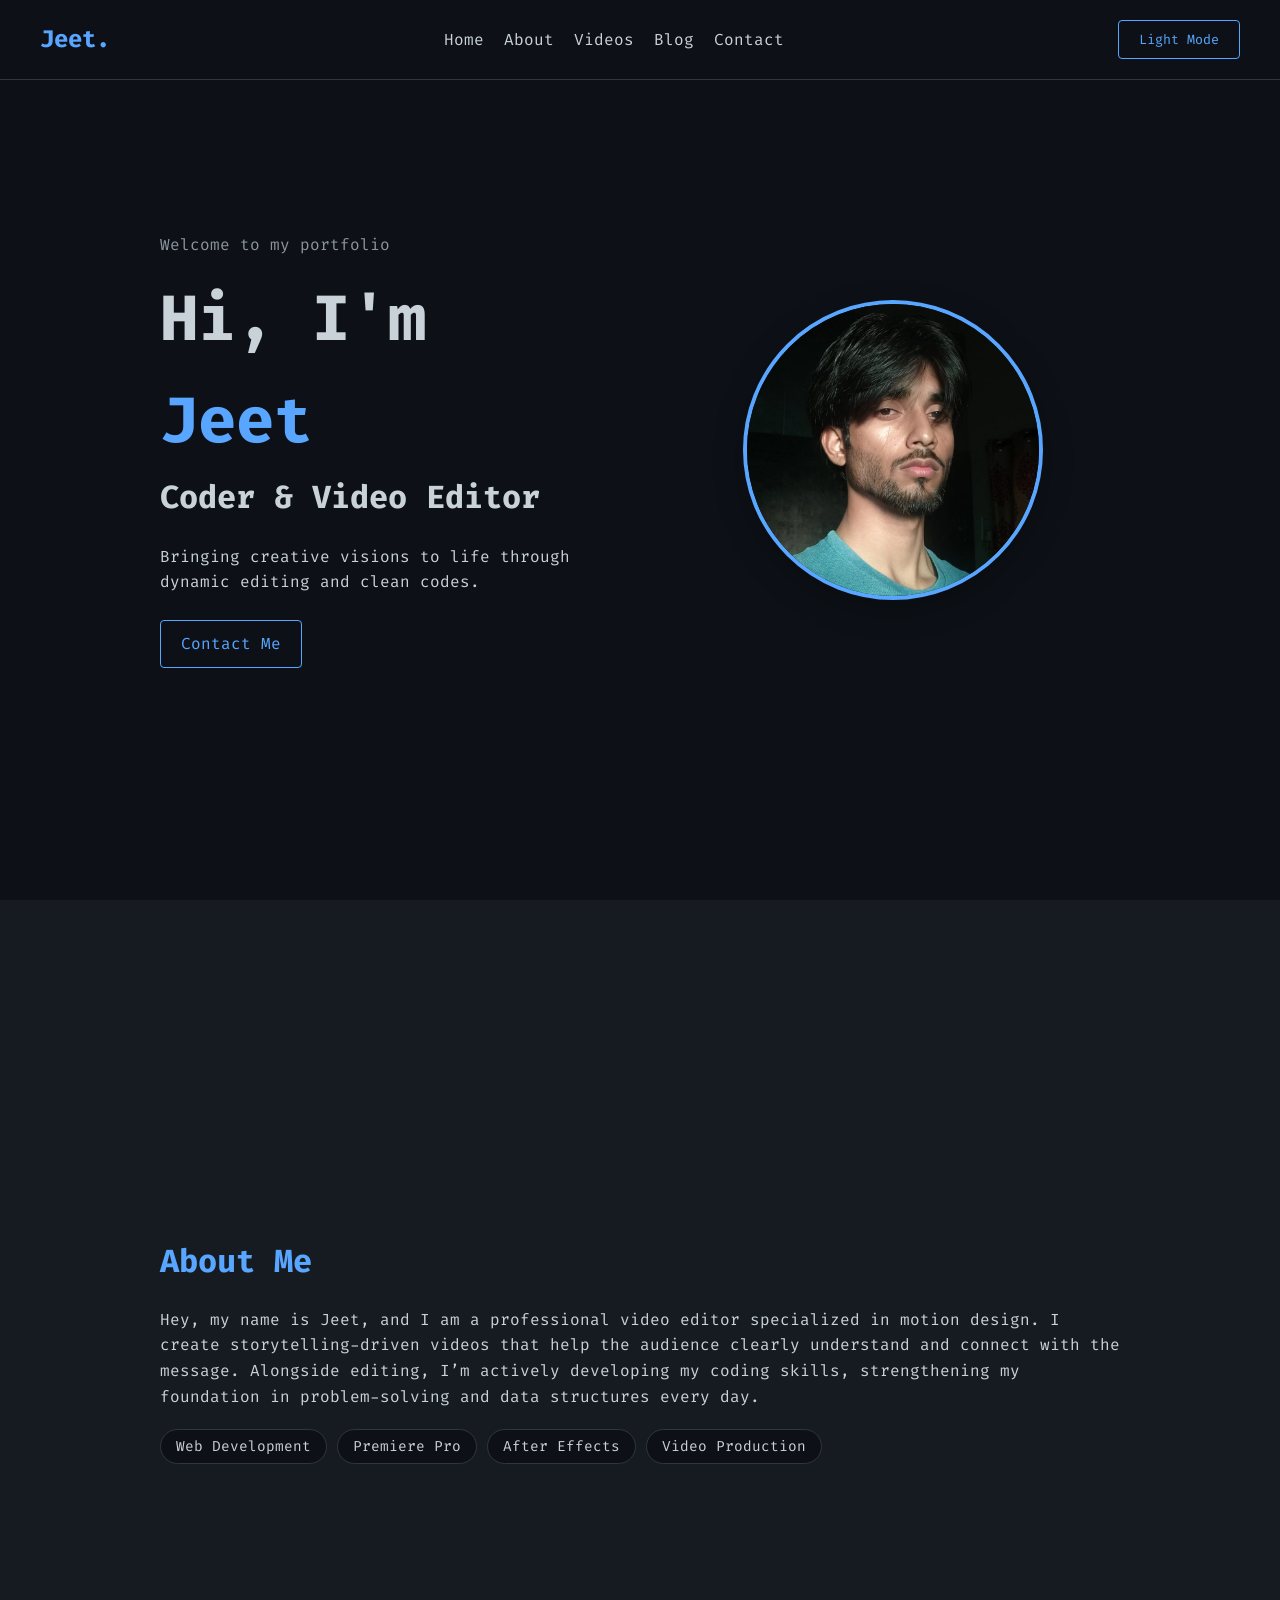
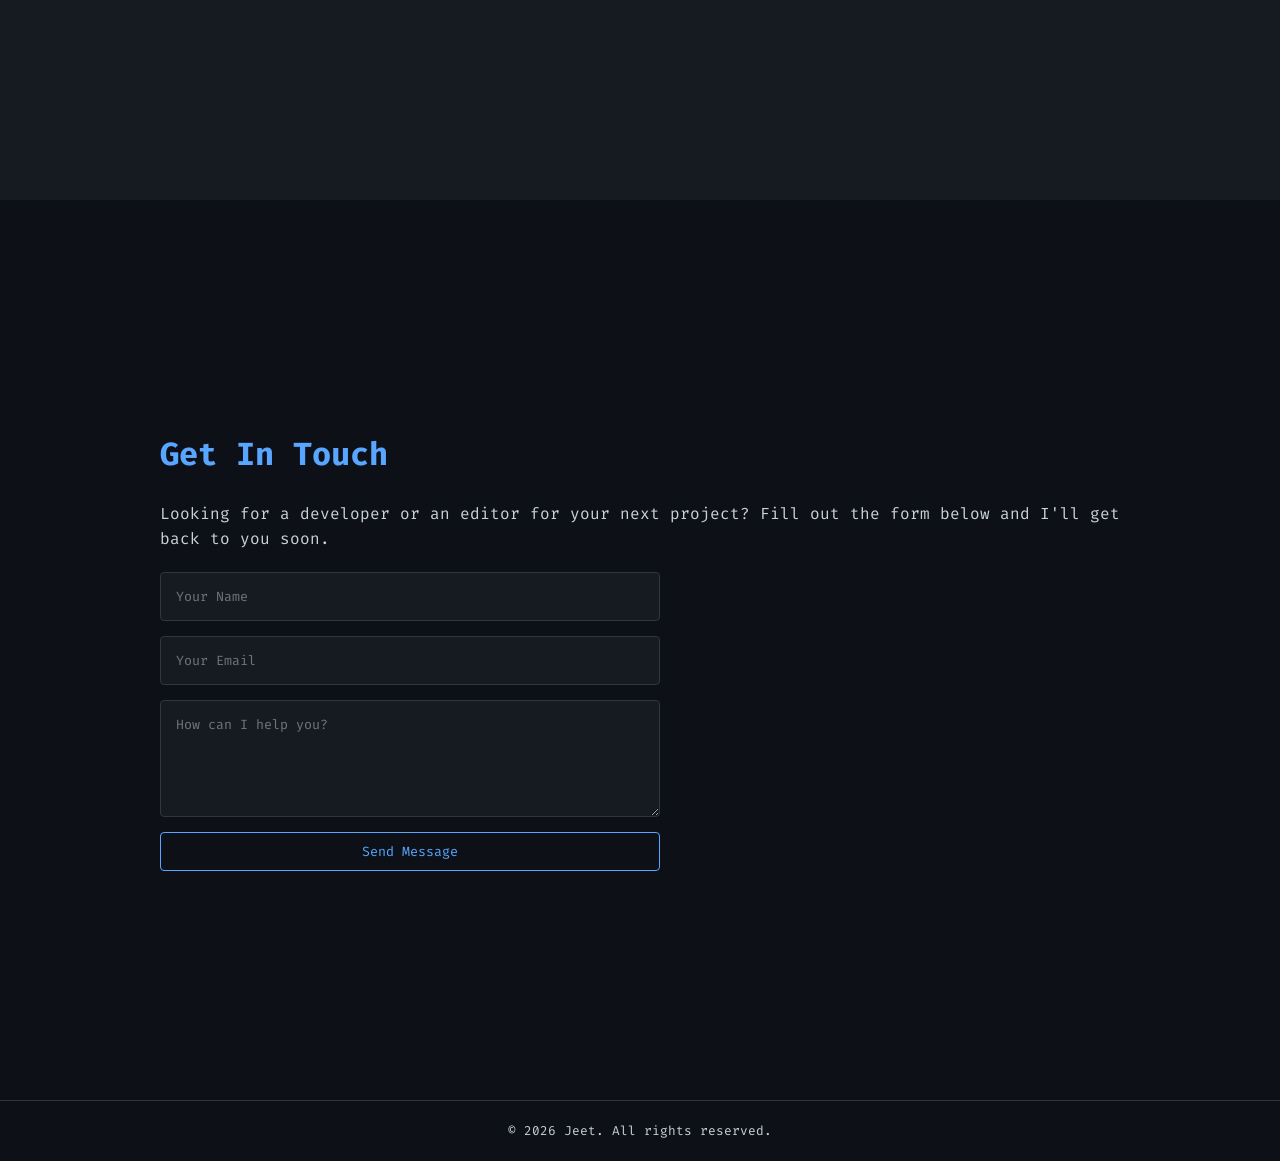
==== index.html @ 715df99d "Add files via upload" ====
<!DOCTYPE html>
<html lang="en">
<head>
    <meta charset="UTF-8">
    <meta name="viewport" content="width=device-width, initial-scale=1.0">
    <title>Jeet | Coder & Video Editor</title>
    <link href="https://fonts.googleapis.com/css2?family=Fira+Code:wght@400;700&display=swap" rel="stylesheet">
    <link rel="stylesheet" href="styles.css">
</head>
<body>

    <nav>
        <div class="logo">Jeet.</div>
       <ul class="nav-links">
            <li><a href="index.html#home">Home</a></li>
            <li><a href="index.html#about">About</a></li>
            <li><a href="videos.html">Videos</a></li>
            <li><a href="blog.html">Blog</a></li>
            <li><a href="index.html#contact">Contact</a></li>
        </ul>
        <button id="theme-toggle" class="btn">Light Mode</button>
    </nav>

    <section id="home" class="hero">
        <div class="container hero-content">
            <div class="hero-text">
                <p class="syntax-comment">Welcome to my portfolio</p>
                <h1>Hi, I'm <span class="accent">Jeet</span></h1>
                <h2>Coder & Video Editor</h2>
                <p>Bringing creative visions to life through dynamic editing and clean codes.</p>
                <br>
                <a href="#contact" class="btn outline-btn">Contact Me</a>
            </div>
            <div class="hero-image">
                <img src="Profile.jpeg" alt="Jeet" class="profile-img">
            </div>
        </div>
    </section>

    <section id="about">
        <div class="container">
            <h2>About Me</h2>
            <div class="about-content">
                <p>Hey, my name is Jeet, and I am a professional video editor specialized in motion design. I create storytelling-driven videos that help the audience clearly understand and connect with the message. Alongside editing, I’m actively developing my coding skills, strengthening my foundation in problem-solving and data structures every day.</p>
                <div class="skills">
                    <span class="skill-tag">Web Development</span>
                    <span class="skill-tag">Premiere Pro</span>
                    <span class="skill-tag">After Effects</span>
                    <span class="skill-tag">Video Production</span>
                </div>
            </div>
        </div>
    </section>

    <section id="contact">
        <div class="container">
            <h2>Get In Touch</h2>
            <p>Looking for a developer or an editor for your next project? Fill out the form below and I'll get back to you soon.</p>
            
            <form action="https://formspree.io/f/xzdjevne" method="POST" class="contact-form">
                <input type="text" name="name" placeholder="Your Name" required>
                <input type="email" name="email" placeholder="Your Email" required>
                <textarea name="message" rows="5" placeholder="How can I help you?" required></textarea>
                <button type="submit" class="btn submit-btn">Send Message</button>
            </form>
        </div>
    </section>

    <footer>
        <p>&copy; 2026 Jeet. All rights reserved.</p>
    </footer>

    <script src="script.js"></script>
</body>
</html>
---- styles.css ----
/* Base Variables (Dark Mode Default) */
:root {
    --bg-color: #0d1117;
    --text-color: #c9d1d9;
    --accent-color: #58a6ff;
    --secondary-bg: #161b22;
    --border-color: #30363d;
}

/* Light Theme Variables */
.light-theme {
    --bg-color: #f6f8fa;
    --text-color: #24292f;
    --accent-color: #0969da;
    --secondary-bg: #ffffff;
    --border-color: #d0d7de;
}

/* Global Styles */
* {
    margin: 0;
    padding: 0;
    box-sizing: border-box;
}

body {
    font-family: 'Fira Code', monospace;
    background-color: var(--bg-color);
    color: var(--text-color);
    transition: background-color 0.3s ease, color 0.3s ease;
    scroll-behavior: smooth;
    line-height: 1.6;
}

.container {
    max-width: 1000px;
    margin: 0 auto;
    padding: 0 20px;
}

/* Navigation */
nav {
    display: flex;
    justify-content: space-between;
    align-items: center;
    padding: 20px 40px;
    position: fixed;
    width: 100%;
    background-color: var(--bg-color);
    border-bottom: 1px solid var(--border-color);
    z-index: 1000;
}

.logo {
    font-size: 1.5rem;
    font-weight: 700;
    color: var(--accent-color);
}

.nav-links {
    list-style: none;
    display: flex;
    gap: 20px;
}

.nav-links a {
    color: var(--text-color);
    text-decoration: none;
    transition: color 0.2s ease;
}

.nav-links a:hover, .nav-links a.accent {
    color: var(--accent-color);
}

/* Buttons */
.btn {
    background-color: transparent;
    color: var(--accent-color);
    border: 1px solid var(--accent-color);
    padding: 10px 20px;
    font-family: inherit;
    cursor: pointer;
    border-radius: 4px;
    transition: all 0.2s ease;
    text-decoration: none;
    display: inline-block;
}

.btn:hover {
    background-color: var(--accent-color);
    color: var(--bg-color);
}

/* Sections */
section {
    padding: 100px 20px;
    min-height: 100vh;
    display: flex;
    align-items: center;
}

h2 {
    color: var(--accent-color);
    margin-bottom: 20px;
    font-size: 2rem;
}

.syntax-comment {
    color: #8b949e;
    margin-bottom: 10px;
}

/* Hero Content & Profile Image */
.hero {
    justify-content: center;
}

.hero-content {
    display: flex;
    align-items: center;
    justify-content: space-between;
    gap: 50px;
    width: 100%;
}

.hero-text {
    flex: 1;
}

.hero-image {
    flex: 1;
    display: flex;
    justify-content: center;
}

.profile-img {
    width: 300px;
    height: 300px;
    border-radius: 50%;
    object-fit: cover;
    border: 4px solid var(--accent-color);
    box-shadow: 0 10px 30px rgba(0, 0, 0, 0.3);
    transition: transform 0.3s ease;
}

.profile-img:hover {
    transform: scale(1.05);
}

.hero h1 {
    font-size: 4rem;
}

.hero .accent {
    color: var(--accent-color);
}

.hero h2 {
    color: var(--text-color);
    margin-bottom: 20px;
}

/* About Section */
#about {
    background-color: var(--secondary-bg);
}

.skills {
    margin-top: 20px;
    display: flex;
    gap: 10px;
    flex-wrap: wrap;
}

.skill-tag {
    background-color: var(--bg-color);
    border: 1px solid var(--border-color);
    padding: 5px 15px;
    border-radius: 20px;
    font-size: 0.9rem;
}

/* Contact Section */
.contact-form {
    display: flex;
    flex-direction: column;
    gap: 15px;
    max-width: 500px;
    margin-top: 20px;
}

.contact-form input,
.contact-form textarea {
    width: 100%;
    padding: 15px;
    background-color: var(--secondary-bg);
    border: 1px solid var(--border-color);
    color: var(--text-color);
    font-family: inherit;
    border-radius: 4px;
}

.contact-form input:focus,
.contact-form textarea:focus {
    outline: none;
    border-color: var(--accent-color);
}

/* Video Section */
.video-section {
    padding-top: 120px;
    min-height: auto;
}

.video-grid {
    display: grid;
    grid-template-columns: repeat(auto-fit, minmax(400px, 1fr));
    gap: 30px;
    margin-top: 20px;
}

.vertical-grid {
    grid-template-columns: repeat(auto-fit, minmax(250px, 1fr));
}

.video-card {
    background-color: var(--secondary-bg);
    border: 1px solid var(--border-color);
    padding: 15px;
    border-radius: 8px;
    transition: transform 0.2s ease;
}

.video-card:hover {
    transform: translateY(-5px);
    border-color: var(--accent-color);
}

.video-wrapper {
    position: relative;
    padding-bottom: 56.25%; /* 16:9 Aspect Ratio */
    height: 0;
    overflow: hidden;
    border-radius: 4px;
}

.video-wrapper.vertical {
    padding-bottom: 177.77%; /* 9:16 Aspect Ratio */
}

.video-wrapper iframe {
    position: absolute;
    top: 0;
    left: 0;
    width: 100%;
    height: 100%;
    border: 0;
}

/* Footer */
footer {
    text-align: center;
    padding: 20px;
    border-top: 1px solid var(--border-color);
    font-size: 0.8rem;
}

/* Mobile Responsiveness */
@media (max-width: 768px) {
    nav {
        flex-direction: column;
        padding: 15px;
        gap: 15px;
        position: static;
    }
    
    .nav-links {
        flex-wrap: wrap;
        justify-content: center;
        gap: 15px;
    }
    
    .hero-content {
        flex-direction: column-reverse;
        text-align: center;
        margin-top: 40px;
    }

    .hero h1 {
        font-size: 2.8rem;
    }

    .profile-img {
        width: 220px;
        height: 220px;
        margin-bottom: 20px;
    }
    
    section {
        padding: 60px 20px;
    }

    .video-grid {
        grid-template-columns: 1fr;
    }
}
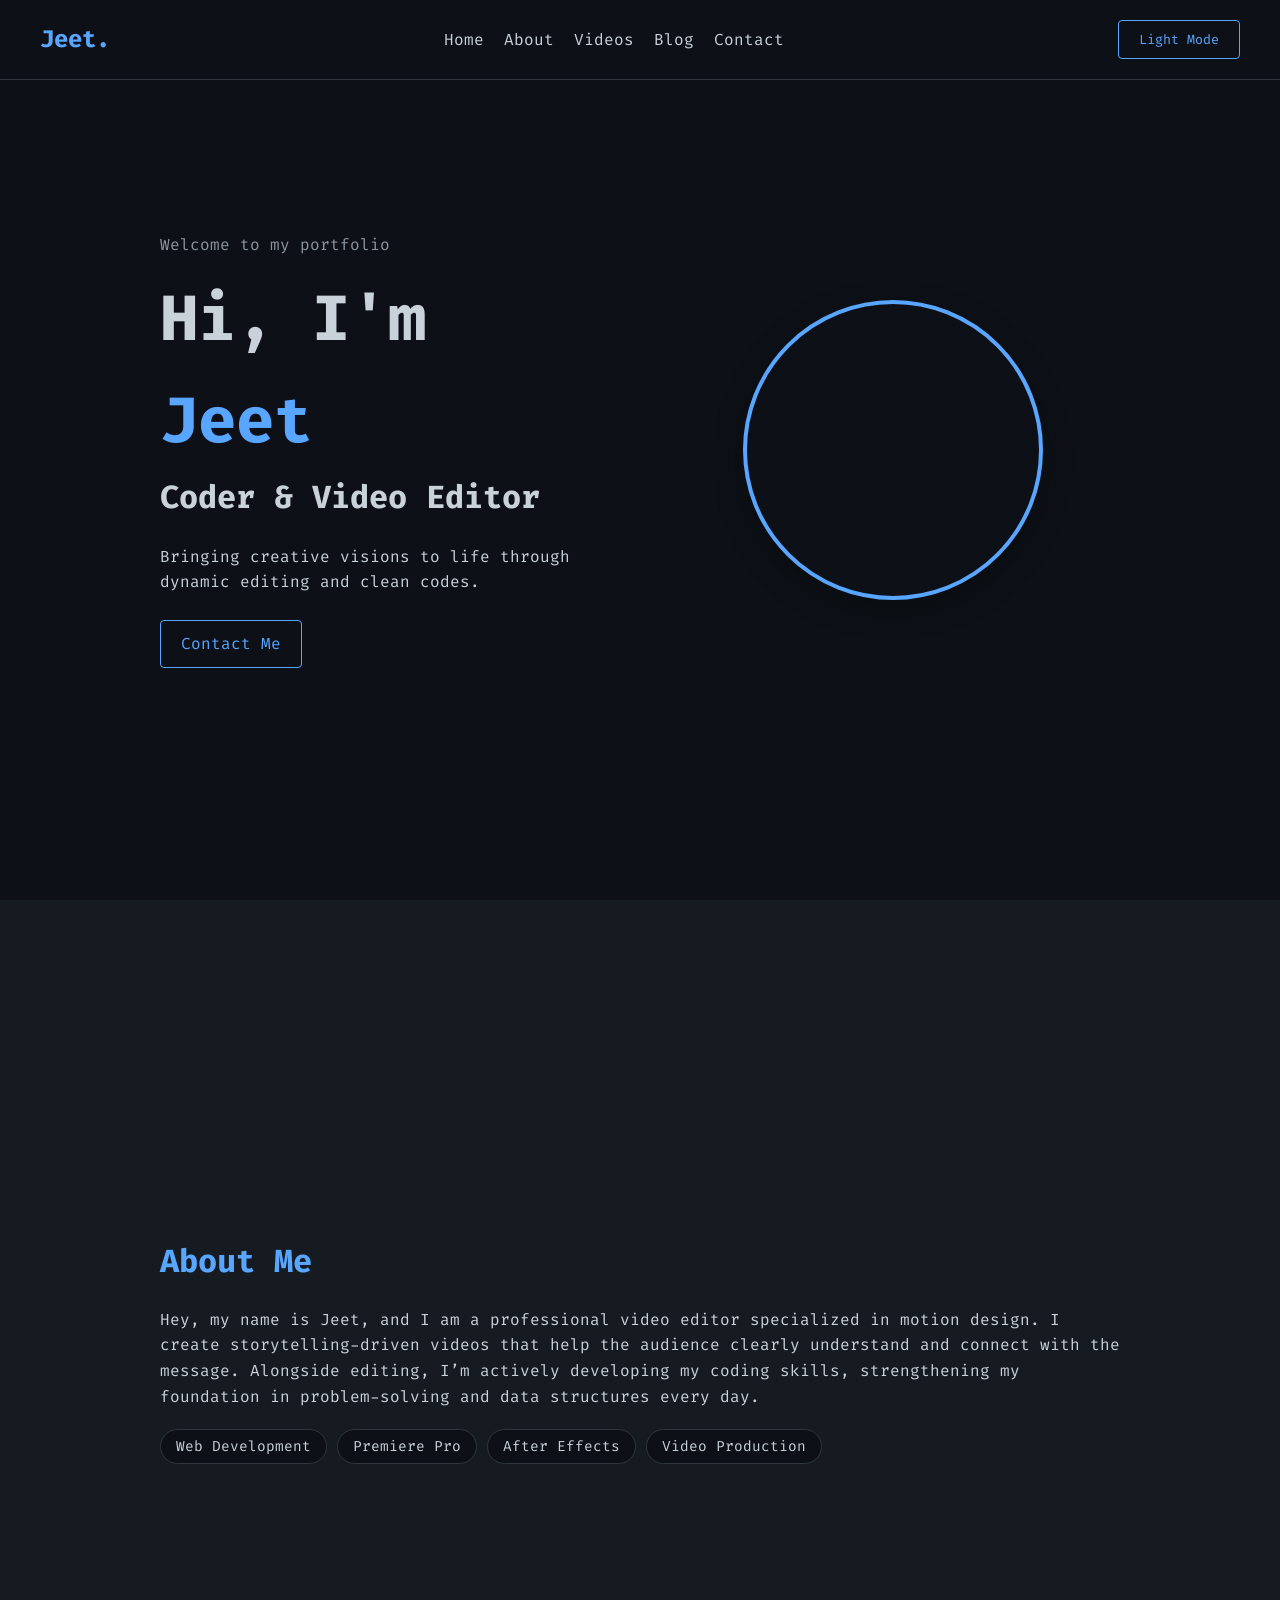
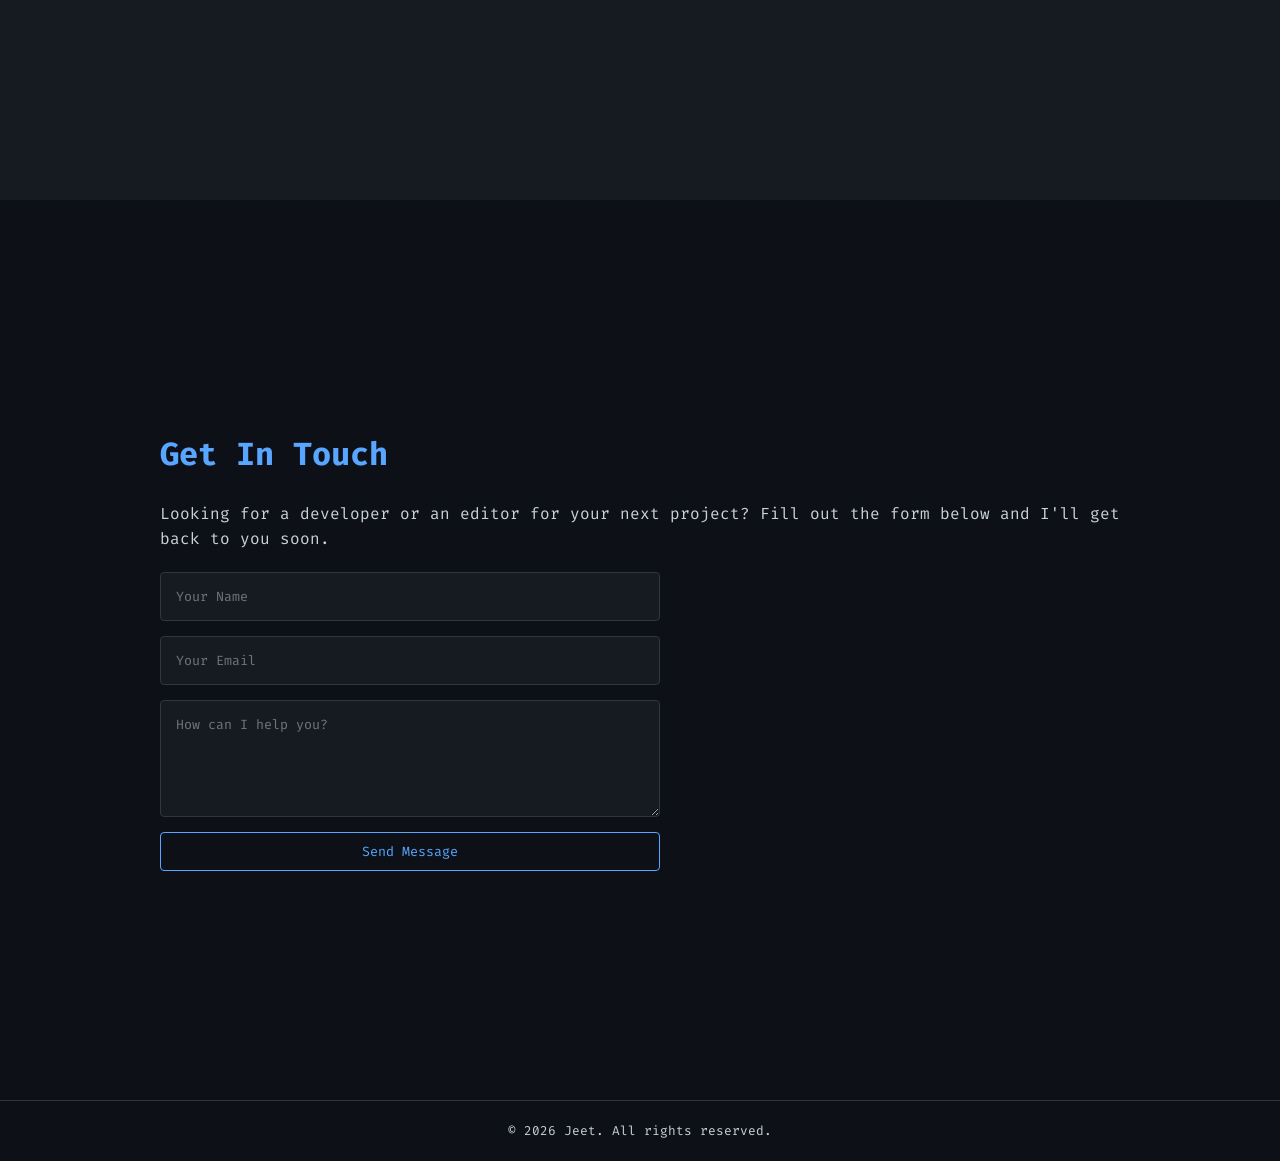
==== commit 0c0d1919: "Change the Picture Changed the picture into professional one" ====
--- a/index.html
+++ b/index.html
@@ -32,7 +32,7 @@
                 <a href="#contact" class="btn outline-btn">Contact Me</a>
             </div>
             <div class="hero-image">
-                <img src="Profile.jpeg" alt="Jeet" class="profile-img">
+                <img src="Profile.png" alt="Jeet" class="profile-img">
             </div>
         </div>
     </section>
